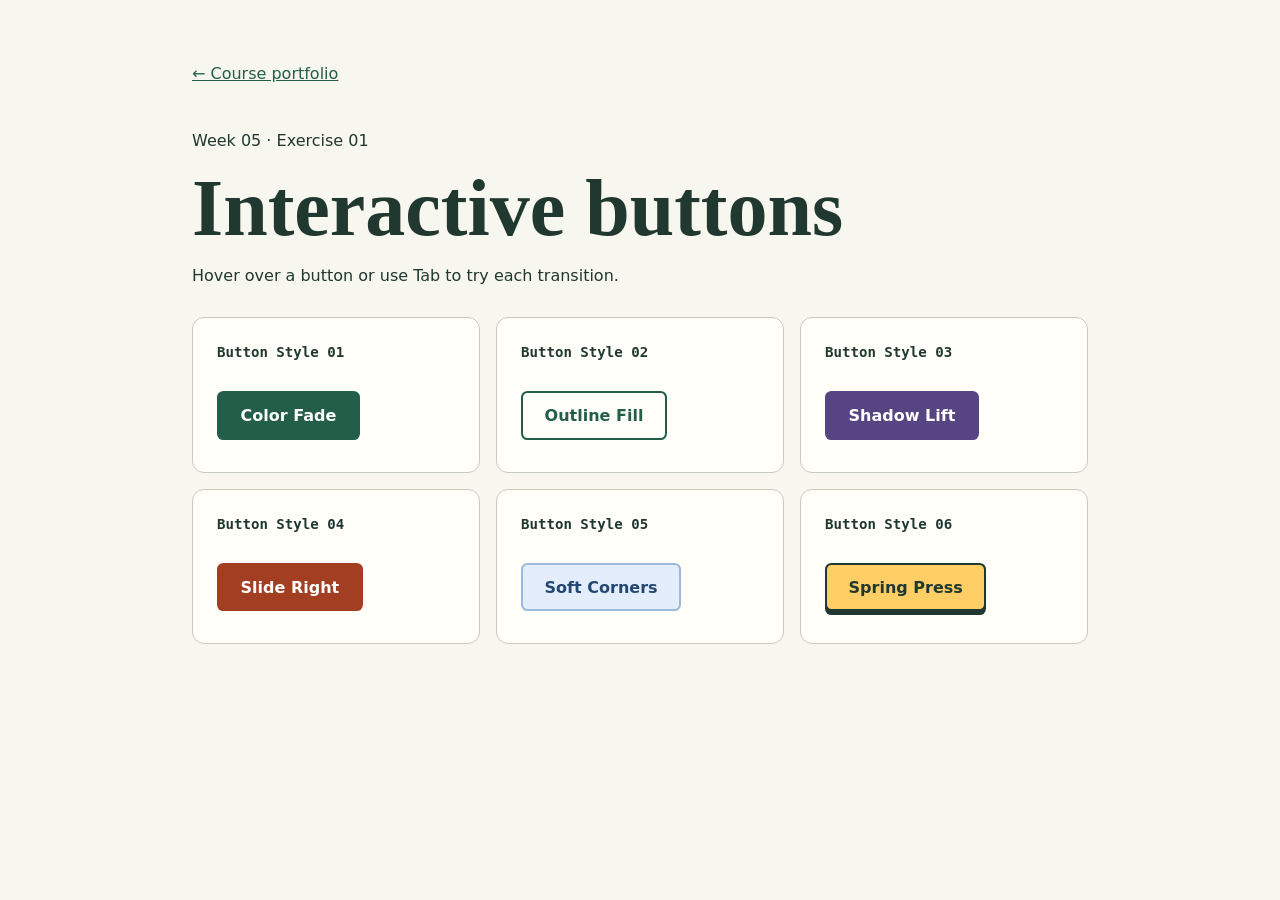
==== week-05-exercise-01/index.html @ fdf33109 "Add Week 05 interactive button exercise and portfolio link" ====
<!doctype html>
<html lang="en">
<head>
    <meta charset="utf-8">
    <meta name="viewport" content="width=device-width, initial-scale=1">
    <title>Interactive Buttons | Course Portfolio</title>
    <link rel="stylesheet" href="style.css">
</head>
<body>
    <main>
        <a href="../">← Course portfolio</a>
        <header>
            <p>Week 05 · Exercise 01</p>
            <h1>Interactive buttons</h1>
            <p>Hover over a button or use Tab to try each transition.</p>
        </header>
        <div class="gallery">
            <section>
                <h2>Button Style 01</h2>
                <button type="button" class="button-01">Color Fade</button>
            </section>
            <section>
                <h2>Button Style 02</h2>
                <button type="button" class="button-02">Outline Fill</button>
            </section>
            <section>
                <h2>Button Style 03</h2>
                <button type="button" class="button-03">Shadow Lift</button>
            </section>
            <section>
                <h2>Button Style 04</h2>
                <button type="button" class="button-04">Slide Right</button>
            </section>
            <section>
                <h2>Button Style 05</h2>
                <button type="button" class="button-05">Soft Corners</button>
            </section>
            <section>
                <h2>Button Style 06</h2>
                <button type="button" class="button-06">Spring Press</button>
            </section>
        </div>
    </main>
</body>
</html>
---- week-05-exercise-01/style.css ----
:root {
    --ink: #20382f;
    --paper: #f7f6ef;
    --green: #235e49;
}

* { box-sizing: border-box; }

body {
    margin: 0;
    background: var(--paper);
    color: var(--ink);
    font-family: system-ui, sans-serif;
}

main {
    max-width: 64rem;
    margin: auto;
    padding: clamp(1.25rem, 5vw, 4rem);
}

a { color: var(--green); }
header { margin: 3rem 0 2rem; }
h1 { margin: 0; font: bold clamp(2.5rem, 7vw, 5rem)/1.05 Georgia, serif; }
.gallery {
    display: grid;
    grid-template-columns: repeat(auto-fit, minmax(min(100%, 15rem), 1fr));
    gap: 1rem;
}

section {
    background: #fffef9;
    padding: 1.5rem 1.5rem 2rem;
    border: 1px solid #c5ccbd;
    border-radius: 0.75rem;
}

h2 {
    margin: 0 0 1.75rem;
    font: 600 0.88rem/1.5 ui-monospace, monospace;
}

button {
    background-color: var(--green);
    color: white;
    padding: 0.8rem 1.35rem;
    border: 2px solid transparent;
    border-radius: 0.4rem;
    font-family: inherit;
    font-size: 1rem;
    font-weight: 650;
    cursor: pointer;
}

:focus-visible { outline: 3px solid #174c98; outline-offset: 5px; }

.button-01 { transition: background-color 0.3s ease, color 0.3s ease; }
.button-01:hover, .button-01:focus-visible {
    background-color: #cbe8ae;
    color: var(--ink);
}

.button-02 {
    background-color: transparent;
    color: var(--green);
    border-color: var(--green);
    transition: background-color 0.25s linear, color 0.25s linear;
}
.button-02:hover, .button-02:focus-visible {
    background-color: var(--green);
    color: white;
}

.button-03 {
    background-color: #574482;
    transition: transform 0.2s ease-out, box-shadow 0.2s ease-out;
}
.button-03:hover, .button-03:focus-visible {
    transform: translateY(-4px);
    box-shadow: 0 7px 12px #33204c40;
}

.button-04 {
    background-color: #a23f23;
    transition: transform 0.3s ease-in-out, background-color 0.3s ease-in-out;
}
.button-04:hover, .button-04:focus-visible {
    transform: translateX(6px);
    background-color: #76301d;
}

.button-05 {
    background-color: #e3edfc;
    color: #244771;
    border-color: #9cbada;
    transition: border-radius 0.4s ease, border-color 0.4s ease;
}
.button-05:hover, .button-05:focus-visible {
    border-radius: 2rem;
    border-color: #244771;
}

.button-06 {
    background-color: #ffce65;
    color: var(--ink);
    border-color: var(--ink);
    box-shadow: 0 4px var(--ink);
    transition: transform 0.18s ease-out, box-shadow 0.18s ease-out;
}
.button-06:hover, .button-06:focus-visible {
    transform: translateY(3px) scale(0.98);
    box-shadow: 0 1px var(--ink);
}

@media (prefers-reduced-motion: reduce) {
    button[class] { transition: none; }
    button[class]:is(:hover, :focus-visible) { transform: none; }
}
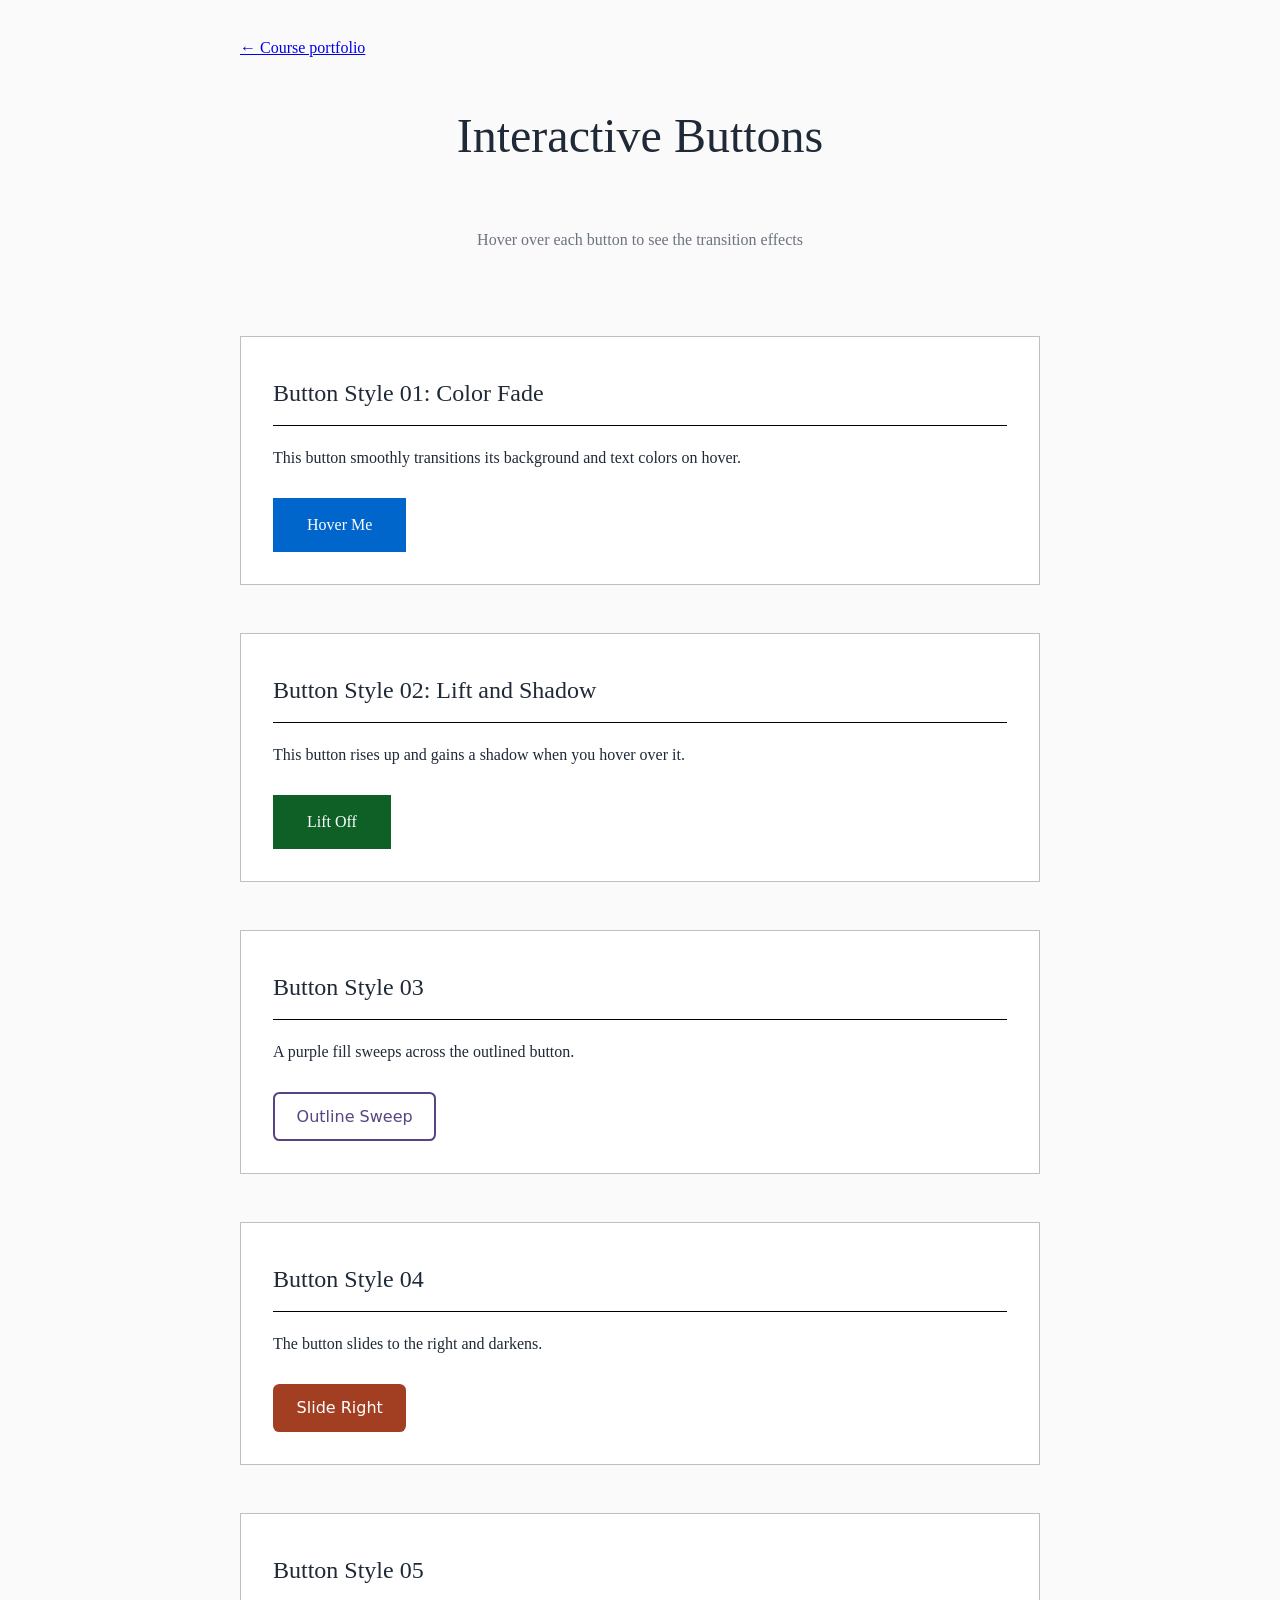
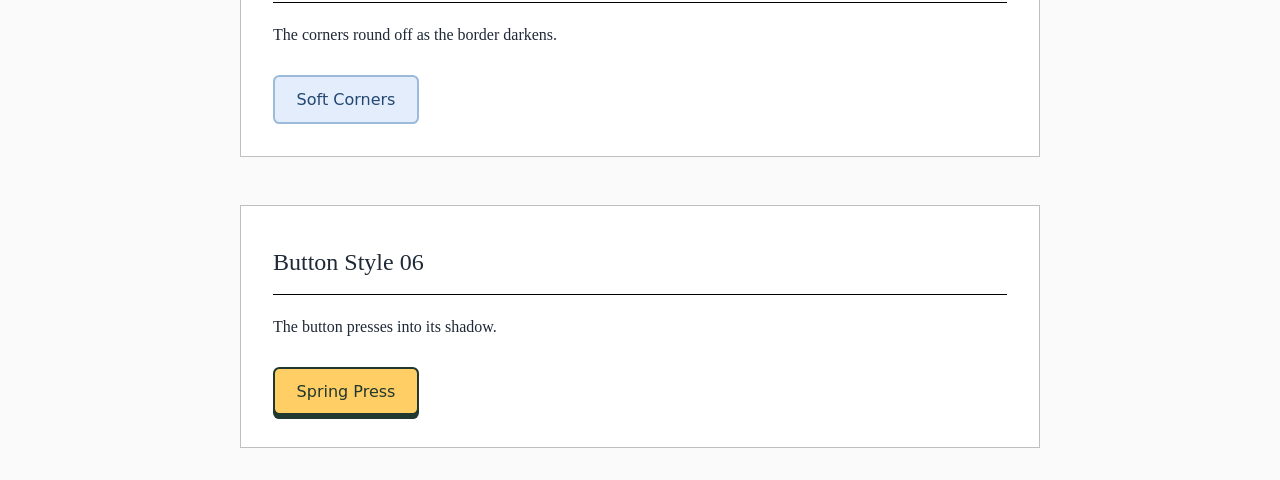
==== commit 695f8c82: "Restore Week 05 template samples and complete four distinct hover effects" ====
--- a/week-05-exercise-01/index.html
+++ b/week-05-exercise-01/index.html
@@ -1,45 +1,56 @@
-<!doctype html>
+<!DOCTYPE html>
 <html lang="en">
+
 <head>
-    <meta charset="utf-8">
-    <meta name="viewport" content="width=device-width, initial-scale=1">
-    <title>Interactive Buttons | Course Portfolio</title>
-    <link rel="stylesheet" href="style.css">
+    <meta charset="UTF-8">
+    <meta name="viewport" content="width=device-width, initial-scale=1.0">
+    <title>Exercises Week 05 Exercise 01: Interactive Buttons</title>
+    <link rel="stylesheet" href="./style.css">
 </head>
+
 <body>
-    <main>
+    <main class="container">
         <a href="../">← Course portfolio</a>
-        <header>
-            <p>Week 05 · Exercise 01</p>
-            <h1>Interactive buttons</h1>
-            <p>Hover over a button or use Tab to try each transition.</p>
-        </header>
-        <div class="gallery">
-            <section>
-                <h2>Button Style 01</h2>
-                <button type="button" class="button-01">Color Fade</button>
-            </section>
-            <section>
-                <h2>Button Style 02</h2>
-                <button type="button" class="button-02">Outline Fill</button>
-            </section>
-            <section>
-                <h2>Button Style 03</h2>
-                <button type="button" class="button-03">Shadow Lift</button>
-            </section>
-            <section>
-                <h2>Button Style 04</h2>
-                <button type="button" class="button-04">Slide Right</button>
-            </section>
-            <section>
-                <h2>Button Style 05</h2>
-                <button type="button" class="button-05">Soft Corners</button>
-            </section>
-            <section>
-                <h2>Button Style 06</h2>
-                <button type="button" class="button-06">Spring Press</button>
-            </section>
-        </div>
+        <h1>Interactive Buttons</h1>
+        <p class="subtitle">Hover over each button to see the transition effects</p>
+
+        <section class="button-section">
+            <h2>Button Style 01: Color Fade</h2>
+            <p>This button smoothly transitions its background and text colors on hover.</p>
+            <button class="button-01">Hover Me</button>
+        </section>
+
+
+        <section class="button-section">
+            <h2>Button Style 02: Lift and Shadow</h2>
+            <p>This button rises up and gains a shadow when you hover over it.</p>
+            <button class="button-02">Lift Off</button>
+        </section>
+
+        <section class="button-section">
+            <h2>Button Style 03</h2>
+            <p>A purple fill sweeps across the outlined button.</p>
+            <button type="button" class="button-03">Outline Sweep</button>
+        </section>
+
+        <section class="button-section">
+            <h2>Button Style 04</h2>
+            <p>The button slides to the right and darkens.</p>
+            <button type="button" class="button-04">Slide Right</button>
+        </section>
+
+        <section class="button-section">
+            <h2>Button Style 05</h2>
+            <p>The corners round off as the border darkens.</p>
+            <button type="button" class="button-05">Soft Corners</button>
+        </section>
+
+        <section class="button-section">
+            <h2>Button Style 06</h2>
+            <p>The button presses into its shadow.</p>
+            <button type="button" class="button-06">Spring Press</button>
+        </section>
     </main>
 </body>
-</html>
+
+</html>
--- a/week-05-exercise-01/style.css
+++ b/week-05-exercise-01/style.css
@@ -1,83 +1,112 @@
-:root {
-    --ink: #20382f;
-    --paper: #f7f6ef;
-    --green: #235e49;
+* {
+    margin: 0;
+    padding: 0;
+    box-sizing: border-box;
 }
 
-* { box-sizing: border-box; }
-
 body {
-    margin: 0;
-    background: var(--paper);
-    color: var(--ink);
-    font-family: system-ui, sans-serif;
+    font-family: "Times New Roman", serif;
+    line-height: 2;
+    background-color: #fafafa;
+    color: #1F2937;
+    padding: 32px 16px;
 }
 
-main {
-    max-width: 64rem;
-    margin: auto;
-    padding: clamp(1.25rem, 5vw, 4rem);
+.container {
+    max-width: 800px;
+    margin: 0 auto;
+    display: flex;
+    flex-direction: column;
+    gap: 48px;
 }
 
-a { color: var(--green); }
-header { margin: 3rem 0 2rem; }
-h1 { margin: 0; font: bold clamp(2.5rem, 7vw, 5rem)/1.05 Georgia, serif; }
-.gallery {
-    display: grid;
-    grid-template-columns: repeat(auto-fit, minmax(min(100%, 15rem), 1fr));
-    gap: 1rem;
+h1 {
+    font-size: 48px;
+    line-height: 1em;
+    font-weight: normal;
+    text-align: center;
+    margin-bottom: 16px;
 }
 
-section {
-    background: #fffef9;
-    padding: 1.5rem 1.5rem 2rem;
-    border: 1px solid #c5ccbd;
-    border-radius: 0.75rem;
+.subtitle {
+    text-align: center;
+    font-size: 16px;
+    color: #6B7280;
+    margin-bottom: 32px;
 }
 
 h2 {
-    margin: 0 0 1.75rem;
-    font: 600 0.88rem/1.5 ui-monospace, monospace;
+    font-size: 24px;
+    font-weight: normal;
+    border-bottom: 1px solid rgba(0, 0, 0, 1);
+    padding-bottom: 8px;
+    margin-bottom: 16px;
+}
+
+.button-section {
+    padding: 32px;
+    background-color: #ffffff;
+    border: 1px solid rgba(0, 0, 0, 0.25);
+}
+
+.button-section p {
+    font-size: 16px;
+    margin-bottom: 24px;
 }
 
 button {
-    background-color: var(--green);
+    font-family: "Times New Roman", serif;
+    font-size: 16px;
+    cursor: pointer;
+    border-radius: 0;
+}
+
+.button-01 {
+    background-color: #0066CC;
+    color: #ffffff;
+    padding: 16px 32px;
+    border: 2px solid #0066CC;
+    transition: background-color 0.3s ease, color 0.3s ease, border-color 0.3s ease;
+}
+
+.button-01:hover {
+    background-color: #ffffff;
+    color: #0066CC;
+    border-color: #0066CC;
+}
+
+.button-02 {
+    background-color: #0e6027;
+    color: #ffffff;
+    padding: 16px 32px;
+    border: 2px solid #0e6027;
+    transition: transform 0.3s ease, box-shadow 0.3s ease;
+}
+
+.button-02:hover {
+    transform: translateY(-4px);
+    box-shadow: 0 8px 16px rgba(0, 0, 0, 0.2);
+}
+button:focus-visible { outline: 3px solid #174c98; outline-offset: 5px; }
+
+.button-03, .button-04, .button-05, .button-06 {
     color: white;
     padding: 0.8rem 1.35rem;
     border: 2px solid transparent;
     border-radius: 0.4rem;
-    font-family: inherit;
-    font-size: 1rem;
-    font-weight: 650;
-    cursor: pointer;
-}
-
-:focus-visible { outline: 3px solid #174c98; outline-offset: 5px; }
-
-.button-01 { transition: background-color 0.3s ease, color 0.3s ease; }
-.button-01:hover, .button-01:focus-visible {
-    background-color: #cbe8ae;
-    color: var(--ink);
-}
-
-.button-02 {
-    background-color: transparent;
-    color: var(--green);
-    border-color: var(--green);
-    transition: background-color 0.25s linear, color 0.25s linear;
-}
-.button-02:hover, .button-02:focus-visible {
-    background-color: var(--green);
-    color: white;
+    font-family: system-ui, sans-serif;
 }
 
 .button-03 {
-    background-color: #574482;
-    transition: transform 0.2s ease-out, box-shadow 0.2s ease-out;
+    background-color: white;
+    color: #574482;
+    border-color: #574482;
+    box-shadow: inset 0 0 #574482;
+    transition: box-shadow 0.35s ease, color 0.35s ease;
 }
 .button-03:hover, .button-03:focus-visible {
-    transform: translateY(-4px);
-    box-shadow: 0 7px 12px #33204c40;
+    box-shadow: inset 12em 0 #574482;
+    color: white;
 }
 
 .button-04 {
@@ -102,14 +131,14 @@
 
 .button-06 {
     background-color: #ffce65;
-    color: var(--ink);
-    border-color: var(--ink);
-    box-shadow: 0 4px var(--ink);
+    color: #20382f;
+    border-color: #20382f;
+    box-shadow: 0 4px #20382f;
     transition: transform 0.18s ease-out, box-shadow 0.18s ease-out;
 }
 .button-06:hover, .button-06:focus-visible {
     transform: translateY(3px) scale(0.98);
-    box-shadow: 0 1px var(--ink);
+    box-shadow: 0 1px #20382f;
 }
 
 @media (prefers-reduced-motion: reduce) {
